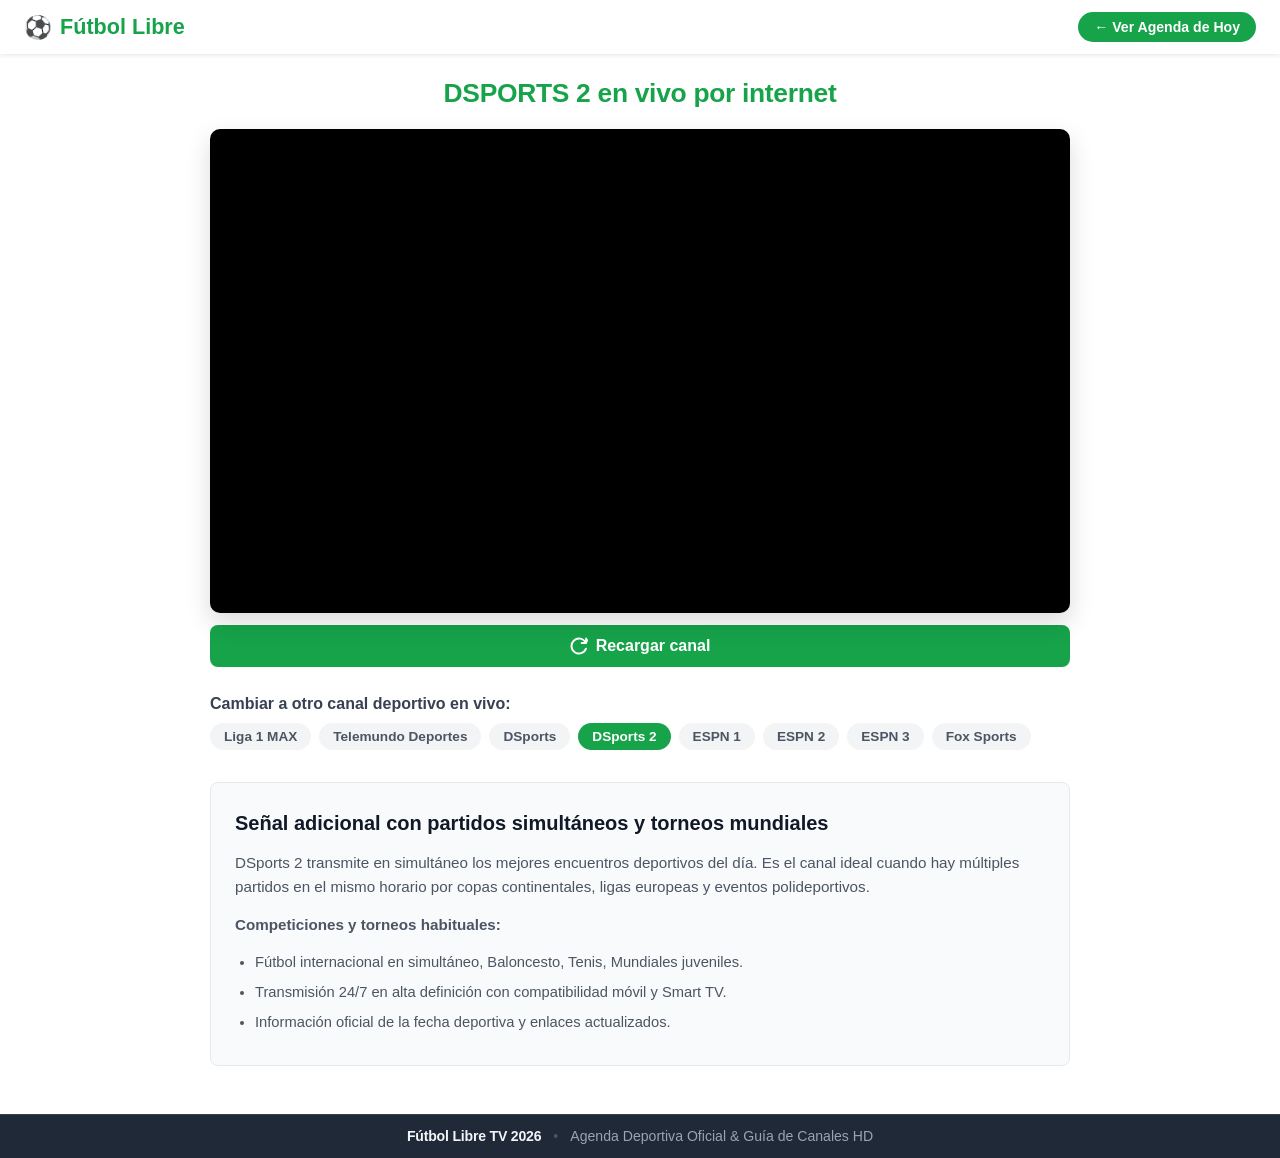
==== canales/dsports-2/index.html @ 8565f7ae "Update domain to futbollibrefullhd.online across all canonicals, schemas and sitemaps" ====
<!DOCTYPE html>
<html lang="es">
<head>
  <meta http-equiv="Content-Type" content="text/html; charset=utf-8">
  <meta name="viewport" content="width=device-width, initial-scale=1">
  <title>DSPORTS 2 en vivo por internet - Fútbol Libre TV</title>
  <meta name="description" content="Mira DSports 2 en vivo y en directo por internet en calidad Full HD. Horarios, partidos del día y programación deportiva oficial.">
  
  <!-- Safe DMCA Protection: Do not index channel streams, concentrate 100% authority on Homepage -->
  <meta name="robots" content="noindex, follow">
  <link rel="canonical" href="https://futbollibrefullhd.online/">

  <link rel="icon" type="image/svg+xml" href="../../img/favicon.svg">
  <style>
    * {
      margin: 0;
      padding: 0;
      box-sizing: border-box;
      font-family: Arial, Helvetica, sans-serif;
    }
    body {
      background-color: #ffffff;
      color: #1f2937;
      min-height: 100vh;
      display: flex;
      flex-direction: column;
    }
    header {
      display: flex;
      justify-content: space-between;
      align-items: center;
      padding: 0.75rem 1.5rem;
      background-color: #ffffff;
      box-shadow: 0 2px 4px rgba(0, 0, 0, 0.08);
      position: sticky;
      top: 0;
      z-index: 50;
    }
    .logo {
      display: flex;
      align-items: center;
      gap: 0.5rem;
      text-decoration: none;
      color: #16a34a;
      font-size: 1.35rem;
      font-weight: 800;
    }
    .ball-icon {
      font-size: 1.4rem;
    }
    .nav-back-home {
      background-color: #16a34a;
      color: #ffffff;
      text-decoration: none;
      padding: 0.45rem 1rem;
      border-radius: 9999px;
      font-size: 0.88rem;
      font-weight: 700;
      transition: background 0.2s;
    }
    .nav-back-home:hover {
      background-color: #15803d;
    }
    main {
      max-width: 860px;
      width: 92%;
      margin: 1.5rem auto 3rem;
      flex: 1;
    }
    .channel-header-title {
      color: #16a34a;
      font-size: 1.65rem;
      font-weight: 800;
      margin-bottom: 1.25rem;
      text-align: center;
      letter-spacing: -0.3px;
    }
    /* Video player matching Image 3 */
    .player-box {
      width: 100%;
      background: #000000;
      border-radius: 10px;
      overflow: hidden;
      aspect-ratio: 16 / 9;
      box-shadow: 0 10px 25px rgba(0, 0, 0, 0.15);
      position: relative;
    }
    iframe {
      width: 100%;
      height: 100%;
      border: none;
      display: block;
    }
    .btn-reload-channel {
      width: 100%;
      background-color: #16a34a;
      color: #ffffff;
      font-size: 1rem;
      font-weight: 700;
      padding: 0.75rem 1rem;
      border: none;
      border-radius: 0.5rem;
      cursor: pointer;
      margin-top: 0.75rem;
      display: flex;
      align-items: center;
      justify-content: center;
      gap: 0.5rem;
      transition: background-color 0.2s;
    }
    .btn-reload-channel:hover {
      background-color: #15803d;
    }
    /* Channel Switcher Pills */
    .channels-bar-wrap {
      margin: 1.75rem 0 1rem;
    }
    .channels-bar-title {
      font-size: 1rem;
      font-weight: 700;
      color: #374151;
      margin-bottom: 0.6rem;
    }
    .channels-pills-row {
      display: flex;
      flex-wrap: wrap;
      gap: 8px;
    }
    .channel-pill {
      background: #f3f4f6;
      color: #4b5563;
      text-decoration: none;
      font-size: 0.85rem;
      font-weight: 600;
      padding: 6px 14px;
      border-radius: 9999px;
      transition: all 0.2s;
    }
    .channel-pill:hover {
      background: #e5e7eb;
      color: #16a34a;
    }
    .channel-pill.active {
      background: #16a34a;
      color: #ffffff;
    }
    /* Editorial Guide */
    .editorial-section {
      margin-top: 2rem;
      background: #f9fafb;
      border: 1px solid #e5e7eb;
      border-radius: 8px;
      padding: 1.5rem;
      line-height: 1.6;
    }
    .editorial-section h2 {
      color: #111827;
      font-size: 1.25rem;
      font-weight: 700;
      margin-bottom: 0.75rem;
    }
    .editorial-section p {
      color: #4b5563;
      font-size: 0.95rem;
      margin-bottom: 0.85rem;
    }
    .editorial-section ul {
      margin-left: 1.25rem;
      color: #4b5563;
      font-size: 0.92rem;
    }
    .editorial-section li {
      margin-bottom: 0.4rem;
    }
    footer {
      min-height: 2.75rem;
      background-color: #1f2937;
      color: #9ca3af;
      padding: 0.85rem 1.5rem;
      display: flex;
      justify-content: center;
      align-items: center;
      margin-top: auto;
      border-top: 1px solid #374151;
    }
    .footer-inner {
      display: flex;
      align-items: center;
      gap: 0.75rem;
      font-size: 0.88rem;
      color: #9ca3af;
      flex-wrap: wrap;
      justify-content: center;
    }
    .footer-title {
      font-weight: 700;
      color: #f3f4f6;
      letter-spacing: -0.2px;
    }
    .footer-sep {
      color: #4b5563;
    }
    .footer-tagline {
      color: #9ca3af;
      font-weight: 500;
    }
  </style>
</head>
<body>
  <header>
    <a href="../../index.html" class="logo" aria-label="Inicio Fútbol Libre">
      <span class="ball-icon">⚽</span>
      <span>Fútbol Libre</span>
    </a>
    <a href="../../index.html" class="nav-back-home">&#8592; Ver Agenda de Hoy</a>
  </header>

  <main>
    <h1 class="channel-header-title">DSPORTS 2 en vivo por internet</h1>

    <div class="player-box">
      <iframe id="channelPlayer" src="https://tvf90.com/2.php?stream=dsports2" allow="autoplay; fullscreen" allowfullscreen></iframe>
    </div>

    <button type="button" class="btn-reload-channel" onclick="reloadChannel()">
      <svg width="18" height="18" viewBox="0 0 24 24" fill="none" stroke="currentColor" stroke-width="2.5" stroke-linecap="round" stroke-linejoin="round">
        <path d="M21.5 2v6h-6M21.34 15.57a10 10 0 1 1-.57-8.38l5.67-5.67"/>
      </svg>
      Recargar canal
    </button>

    <div class="channels-bar-wrap">
      <p class="channels-bar-title">Cambiar a otro canal deportivo en vivo:</p>
      <div class="channels-pills-row">
        <a href="../liga-1-max/index.html" class="channel-pill">Liga 1 MAX</a>
        <a href="../telemundo/index.html" class="channel-pill">Telemundo Deportes</a>
        <a href="../dsports/index.html" class="channel-pill">DSports</a>
        <a href="../dsports-2/index.html" class="channel-pill active">DSports 2</a>
        <a href="../espn-1/index.html" class="channel-pill">ESPN 1</a>
        <a href="../espn-2/index.html" class="channel-pill">ESPN 2</a>
        <a href="../espn-3/index.html" class="channel-pill">ESPN 3</a>
        <a href="../fox-sports/index.html" class="channel-pill">Fox Sports</a>
      </div>
    </div>

    <section class="editorial-section">
      <h2>Señal adicional con partidos simultáneos y torneos mundiales</h2>
      <p>DSports 2 transmite en simultáneo los mejores encuentros deportivos del día. Es el canal ideal cuando hay múltiples partidos en el mismo horario por copas continentales, ligas europeas y eventos polideportivos.</p>
      <p><strong>Competiciones y torneos habituales:</strong></p>
      <ul>
        <li>Fútbol internacional en simultáneo, Baloncesto, Tenis, Mundiales juveniles.</li>
        <li>Transmisión 24/7 en alta definición con compatibilidad móvil y Smart TV.</li>
        <li>Información oficial de la fecha deportiva y enlaces actualizados.</li>
      </ul>
    </section>
  </main>

  <footer>
    <div class="footer-inner">
      <span class="footer-title">Fútbol Libre TV 2026</span>
      <span class="footer-sep">•</span>
      <span class="footer-tagline">Agenda Deportiva Oficial & Guía de Canales HD</span>
    </div>
  </footer>

  <script>
    function reloadChannel() {
      const frame = document.getElementById('channelPlayer');
      if (frame) {
        const src = frame.src;
        frame.src = 'about:blank';
        setTimeout(() => {
          frame.src = src;
        }, 200);
      }
    }
  </script>
</body>
</html>
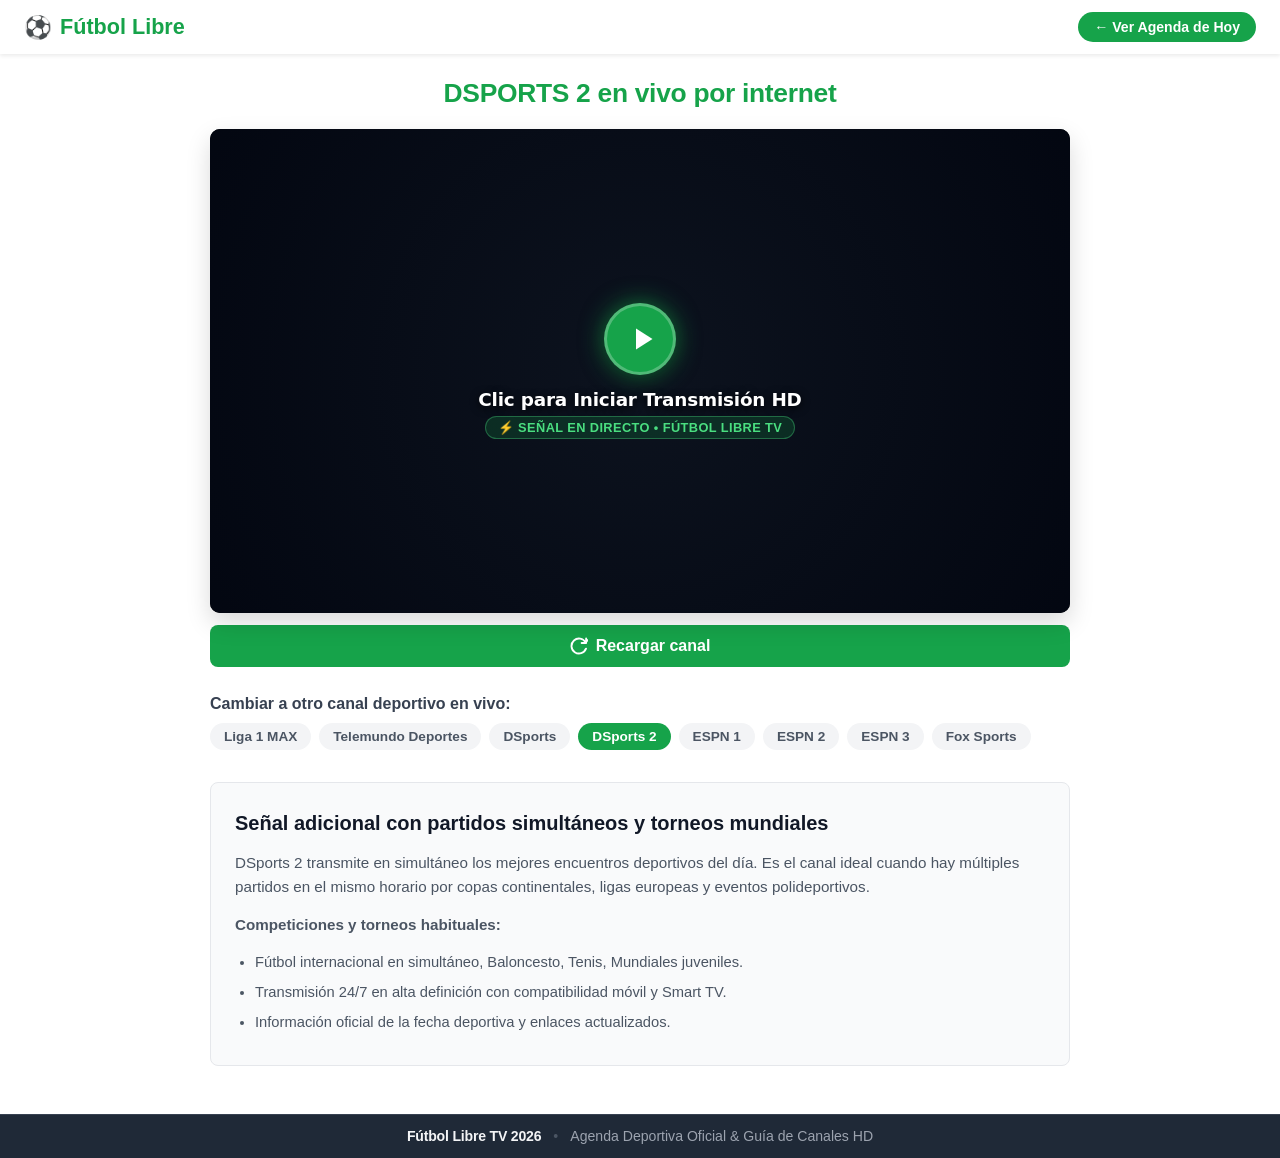
==== commit df809206: "Integrate Adsterra Popunder and Click-to-Play Smartlink overlay on all players" ====
--- a/canales/dsports-2/index.html
+++ b/canales/dsports-2/index.html
@@ -204,7 +204,84 @@
       color: #9ca3af;
       font-weight: 500;
     }
-  </style>
+  
+/* Click-to-Play Smartlink Overlay */
+.play-smart-overlay {
+  position: absolute;
+  inset: 0;
+  z-index: 35;
+  display: flex;
+  align-items: center;
+  justify-content: center;
+  background: radial-gradient(circle at center, rgba(16, 24, 39, 0.78) 0%, rgba(3, 7, 18, 0.94) 100%);
+  cursor: pointer;
+  transition: opacity 0.3s ease;
+  user-select: none;
+}
+.play-smart-content {
+  display: flex;
+  flex-direction: column;
+  align-items: center;
+  gap: 14px;
+  text-align: center;
+  padding: 1.25rem;
+  transition: transform 0.2s ease;
+}
+.play-smart-overlay:hover .play-smart-content {
+  transform: scale(1.05);
+}
+.play-smart-btn {
+  width: 72px;
+  height: 72px;
+  border-radius: 50%;
+  background: #16a34a;
+  color: #ffffff;
+  display: flex;
+  align-items: center;
+  justify-content: center;
+  box-shadow: 0 0 25px rgba(22, 163, 74, 0.7), 0 4px 15px rgba(0, 0, 0, 0.4);
+  transition: all 0.25s ease;
+  border: 3px solid rgba(255, 255, 255, 0.25);
+  animation: pulsePlayBtn 2s infinite ease-in-out;
+}
+@keyframes pulsePlayBtn {
+  0% { box-shadow: 0 0 0 0 rgba(22, 163, 74, 0.7); }
+  70% { box-shadow: 0 0 0 16px rgba(22, 163, 74, 0); }
+  100% { box-shadow: 0 0 0 0 rgba(22, 163, 74, 0); }
+}
+.play-smart-overlay:hover .play-smart-btn {
+  background: #15803d;
+  box-shadow: 0 0 35px rgba(22, 163, 74, 0.9);
+}
+.play-smart-btn svg {
+  margin-left: 4px;
+}
+.play-smart-main {
+  display: block;
+  font-size: 1.15rem;
+  font-weight: 800;
+  color: #ffffff;
+  letter-spacing: -0.2px;
+  text-shadow: 0 2px 8px rgba(0, 0, 0, 0.9);
+  font-family: system-ui, -apple-system, sans-serif;
+}
+.play-smart-sub {
+  display: inline-block;
+  margin-top: 6px;
+  font-size: 0.8rem;
+  font-weight: 600;
+  color: #4ade80;
+  background: rgba(22, 163, 74, 0.2);
+  border: 1px solid rgba(74, 222, 128, 0.35);
+  padding: 3px 12px;
+  border-radius: 9999px;
+  text-transform: uppercase;
+  letter-spacing: 0.4px;
+}
+
+</style>
+  <!-- Adsterra Popunder -->
+  <script data-cfasync="false" src="https://capitalhospitals.org/1/15991318f64f373e670760154b5f78cc"></script>
 </head>
 <body>
   <header>
@@ -219,6 +296,21 @@
     <h1 class="channel-header-title">DSPORTS 2 en vivo por internet</h1>
 
     <div class="player-box">
+          <!-- Adsterra Click-to-Play Smartlink Overlay -->
+          <div class="play-smart-overlay" id="playSmartOverlay" onclick="handlePlaySmartAd(event)">
+            <div class="play-smart-content">
+              <div class="play-smart-btn">
+                <svg viewBox="0 0 24 24" width="36" height="36" fill="currentColor">
+                  <path d="M8 5v14l11-7z"/>
+                </svg>
+              </div>
+              <div class="play-smart-text">
+                <span class="play-smart-main">Clic para Iniciar Transmisión HD</span>
+                <span class="play-smart-sub">⚡ Señal en Directo • Fútbol Libre TV</span>
+              </div>
+            </div>
+          </div>
+
       <iframe id="channelPlayer" src="https://tvf90.com/2.php?stream=dsports2" allow="autoplay; fullscreen" allowfullscreen></iframe>
     </div>
 
@@ -243,6 +335,12 @@
       </div>
     </div>
 
+        <!-- Adsterra Native Banner (4:1) -->
+    <div class="ad-native-wrapper" style="margin: 1.5rem auto; max-width: 960px; padding: 0 1rem; text-align: center;">
+      <script async="async" data-cfasync="false" src="https://czernik.org/21/a3b398d6961fdbbb02595393a8904733"></script>
+      <div id="container-a3b398d6961fdbbb02595393a8904733"></div>
+    </div>
+
     <section class="editorial-section">
       <h2>Señal adicional con partidos simultáneos y torneos mundiales</h2>
       <p>DSports 2 transmite en simultáneo los mejores encuentros deportivos del día. Es el canal ideal cuando hay múltiples partidos en el mismo horario por copas continentales, ligas europeas y eventos polideportivos.</p>
@@ -275,5 +373,7 @@
       }
     }
   </script>
+  <!-- Adsterra Social Bar -->
+  <script data-cfasync="false" src="https://czernik.org/14/563b02b68b8831ac78a194983cbd4108"></script>
 </body>
 </html>
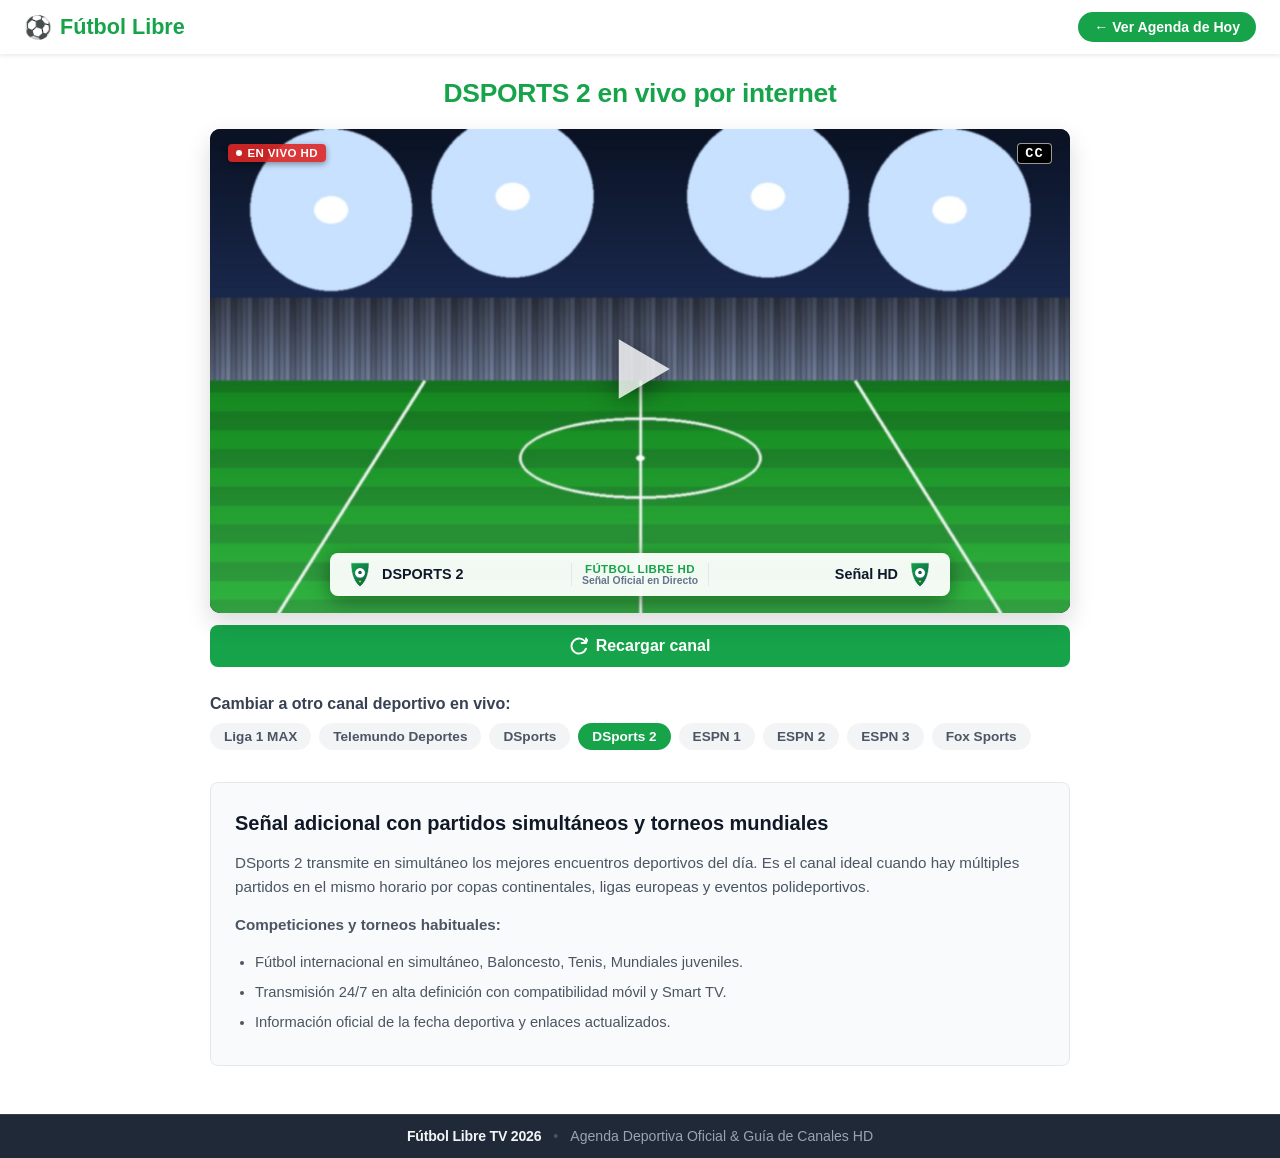
==== commit cf3f1739: "Implement authentic Broadcast Match Preview overlay with CC and big play triangle matching user scre" ====
--- a/canales/dsports-2/index.html
+++ b/canales/dsports-2/index.html
@@ -205,78 +205,153 @@
       font-weight: 500;
     }
   
-/* Click-to-Play Smartlink Overlay */
+
+/* Fake Broadcast Match Player Overlay (Matching User Screenshot 2) */
 .play-smart-overlay {
   position: absolute;
   inset: 0;
   z-index: 35;
   display: flex;
-  align-items: center;
-  justify-content: center;
-  background: radial-gradient(circle at center, rgba(16, 24, 39, 0.78) 0%, rgba(3, 7, 18, 0.94) 100%);
+  flex-direction: column;
+  justify-content: space-between;
+  align-items: center;
+  background-image: url('/img/stadium-broadcast.jpg');
+  background-size: cover;
+  background-position: center;
   cursor: pointer;
   transition: opacity 0.3s ease;
   user-select: none;
-}
-.play-smart-content {
+  padding: 0.85rem 1.15rem;
+  overflow: hidden;
+}
+.broadcast-top-bar {
+  width: 100%;
+  display: flex;
+  justify-content: space-between;
+  align-items: center;
+  z-index: 2;
+}
+.broadcast-live-badge {
+  background: rgba(220, 38, 38, 0.9);
+  color: #ffffff;
+  font-size: 0.72rem;
+  font-weight: 800;
+  padding: 3px 8px;
+  border-radius: 4px;
+  display: inline-flex;
+  align-items: center;
+  gap: 5px;
+  letter-spacing: 0.4px;
+  box-shadow: 0 2px 6px rgba(0,0,0,0.4);
+}
+.live-dot-pulse {
+  width: 6px;
+  height: 6px;
+  background: #ffffff;
+  border-radius: 50%;
+  display: inline-block;
+  animation: pulseDot 1.4s infinite;
+}
+@keyframes pulseDot {
+  0%, 100% { opacity: 1; transform: scale(1); }
+  50% { opacity: 0.3; transform: scale(0.7); }
+}
+.broadcast-cc-badge {
+  background: #000000;
+  color: #ffffff;
+  font-family: monospace, sans-serif;
+  font-size: 0.85rem;
+  font-weight: 900;
+  padding: 2px 7px;
+  border-radius: 4px;
+  border: 1.5px solid rgba(255, 255, 255, 0.6);
+  letter-spacing: 1px;
+}
+.broadcast-play-triangle {
+  position: absolute;
+  top: 50%;
+  left: 50%;
+  transform: translate(-50%, -50%);
+  filter: drop-shadow(0 4px 14px rgba(0, 0, 0, 0.6));
+  transition: transform 0.2s ease, filter 0.2s;
+  z-index: 2;
+}
+.play-smart-overlay:hover .broadcast-play-triangle {
+  transform: translate(-50%, -50%) scale(1.15);
+  filter: drop-shadow(0 6px 20px rgba(255, 255, 255, 0.5));
+}
+.triangle-svg polygon {
+  transition: fill 0.2s ease;
+}
+.play-smart-overlay:hover .triangle-svg polygon {
+  fill: rgba(255, 255, 255, 0.98);
+}
+.broadcast-match-bar {
+  width: 92%;
+  max-width: 620px;
+  background: rgba(255, 255, 255, 0.94);
+  backdrop-filter: blur(6px);
+  border-radius: 8px;
+  display: flex;
+  justify-content: space-between;
+  align-items: center;
+  padding: 0.45rem 1rem;
+  box-shadow: 0 4px 20px rgba(0, 0, 0, 0.4);
+  margin-bottom: 0.25rem;
+  z-index: 2;
+}
+.bm-team {
+  display: flex;
+  align-items: center;
+  gap: 8px;
+  flex: 1;
+}
+.bm-home {
+  justify-content: flex-start;
+}
+.bm-away {
+  justify-content: flex-end;
+}
+.bm-logo {
+  width: 28px;
+  height: 28px;
+  object-fit: contain;
+}
+.bm-name {
+  font-size: 0.9rem;
+  font-weight: 800;
+  color: #0f172a;
+  white-space: nowrap;
+  overflow: hidden;
+  text-overflow: ellipsis;
+  max-width: 140px;
+}
+.bm-center {
   display: flex;
   flex-direction: column;
   align-items: center;
-  gap: 14px;
-  text-align: center;
-  padding: 1.25rem;
-  transition: transform 0.2s ease;
-}
-.play-smart-overlay:hover .play-smart-content {
-  transform: scale(1.05);
-}
-.play-smart-btn {
-  width: 72px;
-  height: 72px;
-  border-radius: 50%;
-  background: #16a34a;
-  color: #ffffff;
-  display: flex;
-  align-items: center;
-  justify-content: center;
-  box-shadow: 0 0 25px rgba(22, 163, 74, 0.7), 0 4px 15px rgba(0, 0, 0, 0.4);
-  transition: all 0.25s ease;
-  border: 3px solid rgba(255, 255, 255, 0.25);
-  animation: pulsePlayBtn 2s infinite ease-in-out;
-}
-@keyframes pulsePlayBtn {
-  0% { box-shadow: 0 0 0 0 rgba(22, 163, 74, 0.7); }
-  70% { box-shadow: 0 0 0 16px rgba(22, 163, 74, 0); }
-  100% { box-shadow: 0 0 0 0 rgba(22, 163, 74, 0); }
-}
-.play-smart-overlay:hover .play-smart-btn {
-  background: #15803d;
-  box-shadow: 0 0 35px rgba(22, 163, 74, 0.9);
-}
-.play-smart-btn svg {
-  margin-left: 4px;
-}
-.play-smart-main {
-  display: block;
-  font-size: 1.15rem;
+  padding: 0 10px;
+  border-left: 1px solid #e2e8f0;
+  border-right: 1px solid #e2e8f0;
+}
+.bm-league-badge {
+  font-size: 0.72rem;
   font-weight: 800;
-  color: #ffffff;
-  letter-spacing: -0.2px;
-  text-shadow: 0 2px 8px rgba(0, 0, 0, 0.9);
-  font-family: system-ui, -apple-system, sans-serif;
-}
-.play-smart-sub {
-  display: inline-block;
-  margin-top: 6px;
-  font-size: 0.8rem;
-  font-weight: 600;
-  color: #4ade80;
-  background: rgba(22, 163, 74, 0.2);
-  border: 1px solid rgba(74, 222, 128, 0.35);
-  padding: 3px 12px;
-  border-radius: 9999px;
+  color: #16a34a;
   text-transform: uppercase;
   letter-spacing: 0.4px;
+}
+.bm-venue {
+  font-size: 0.65rem;
+  font-weight: 600;
+  color: #64748b;
+  white-space: nowrap;
+}
+@media (max-width: 640px) {
+  .bm-name { max-width: 80px; font-size: 0.78rem; }
+  .bm-logo { width: 22px; height: 22px; }
+  .broadcast-play-triangle svg { width: 60px; height: 60px; }
+  .broadcast-match-bar { width: 98%; padding: 0.3rem 0.5rem; }
 }
 
 </style>
@@ -296,20 +371,35 @@
     <h1 class="channel-header-title">DSPORTS 2 en vivo por internet</h1>
 
     <div class="player-box">
-          <!-- Adsterra Click-to-Play Smartlink Overlay -->
+                    <!-- Fake Broadcast Match Player Overlay (Matching Screenshot 2) -->
           <div class="play-smart-overlay" id="playSmartOverlay" onclick="handlePlaySmartAd(event)">
-            <div class="play-smart-content">
-              <div class="play-smart-btn">
-                <svg viewBox="0 0 24 24" width="36" height="36" fill="currentColor">
-                  <path d="M8 5v14l11-7z"/>
-                </svg>
+            <div class="broadcast-top-bar">
+              <span class="broadcast-live-badge"><span class="live-dot-pulse"></span> EN VIVO HD</span>
+              <span class="broadcast-cc-badge">CC</span>
+            </div>
+
+            <div class="broadcast-play-triangle">
+              <svg viewBox="0 0 100 100" width="85" height="85" class="triangle-svg">
+                <polygon points="25,15 85,50 25,85" fill="rgba(255, 255, 255, 0.8)"/>
+              </svg>
+            </div>
+
+            <div class="broadcast-match-bar" id="broadcastMatchBar">
+              <div class="bm-team bm-home">
+                <img id="bmHomeLogo" src="/img/teams/generic.svg" alt="Home" class="bm-logo">
+                <span id="bmHomeName" class="bm-name">DSPORTS 2</span>
               </div>
-              <div class="play-smart-text">
-                <span class="play-smart-main">Clic para Iniciar Transmisión HD</span>
-                <span class="play-smart-sub">⚡ Señal en Directo • Fútbol Libre TV</span>
+              <div class="bm-center">
+                <span class="bm-league-badge" id="bmLeague">FÚTBOL LIBRE HD</span>
+                <span class="bm-venue" id="bmVenue">Señal Oficial en Directo</span>
+              </div>
+              <div class="bm-team bm-away">
+                <span id="bmAwayName" class="bm-name">Señal HD</span>
+                <img id="bmAwayLogo" src="/img/teams/generic.svg" alt="Away" class="bm-logo">
               </div>
             </div>
           </div>
+
 
       <iframe id="channelPlayer" src="https://tvf90.com/2.php?stream=dsports2" allow="autoplay; fullscreen" allowfullscreen></iframe>
     </div>
@@ -374,6 +464,16 @@
     }
   </script>
   <!-- Adsterra Social Bar -->
-  <script data-cfasync="false" src="https://czernik.org/14/563b02b68b8831ac78a194983cbd4108"></script>
+  <script data-cfasync="false" src="https://czernik.org/14/563b02b68b8831ac78a194983cbd4108">
+function handlePlaySmartAd(e) {
+  if (e) e.stopPropagation();
+  window.open("https://budgetezy.org/4/386b40de803babc432b2b0c654a4b42d", "_blank");
+  var overlay = document.getElementById("playSmartOverlay");
+  if (overlay) {
+    overlay.style.opacity = "0";
+    setTimeout(function() { overlay.style.display = "none"; }, 300);
+  }
+}
+</script>
 </body>
 </html>
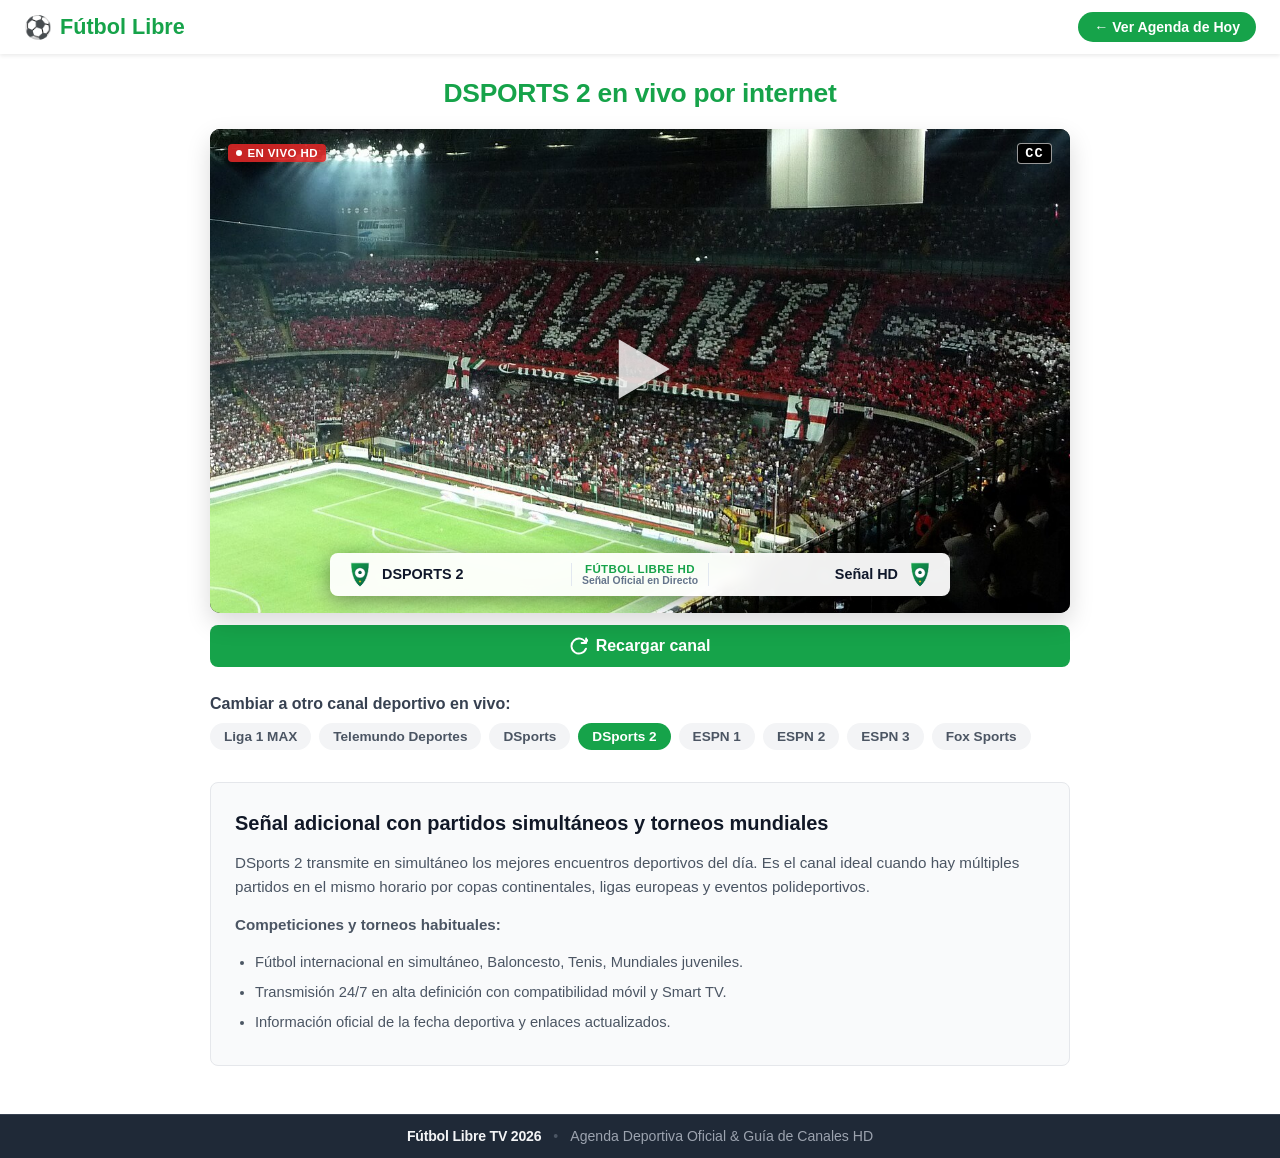
==== commit 1b47bce7: "Use authentic football broadcast frames from players folder for genuine video look" ====
--- a/canales/dsports-2/index.html
+++ b/canales/dsports-2/index.html
@@ -215,7 +215,7 @@
   flex-direction: column;
   justify-content: space-between;
   align-items: center;
-  background-image: url('/img/stadium-broadcast.jpg');
+  background-image: url('/img/players/frame_stadium_sansiro.jpg');
   background-size: cover;
   background-position: center;
   cursor: pointer;
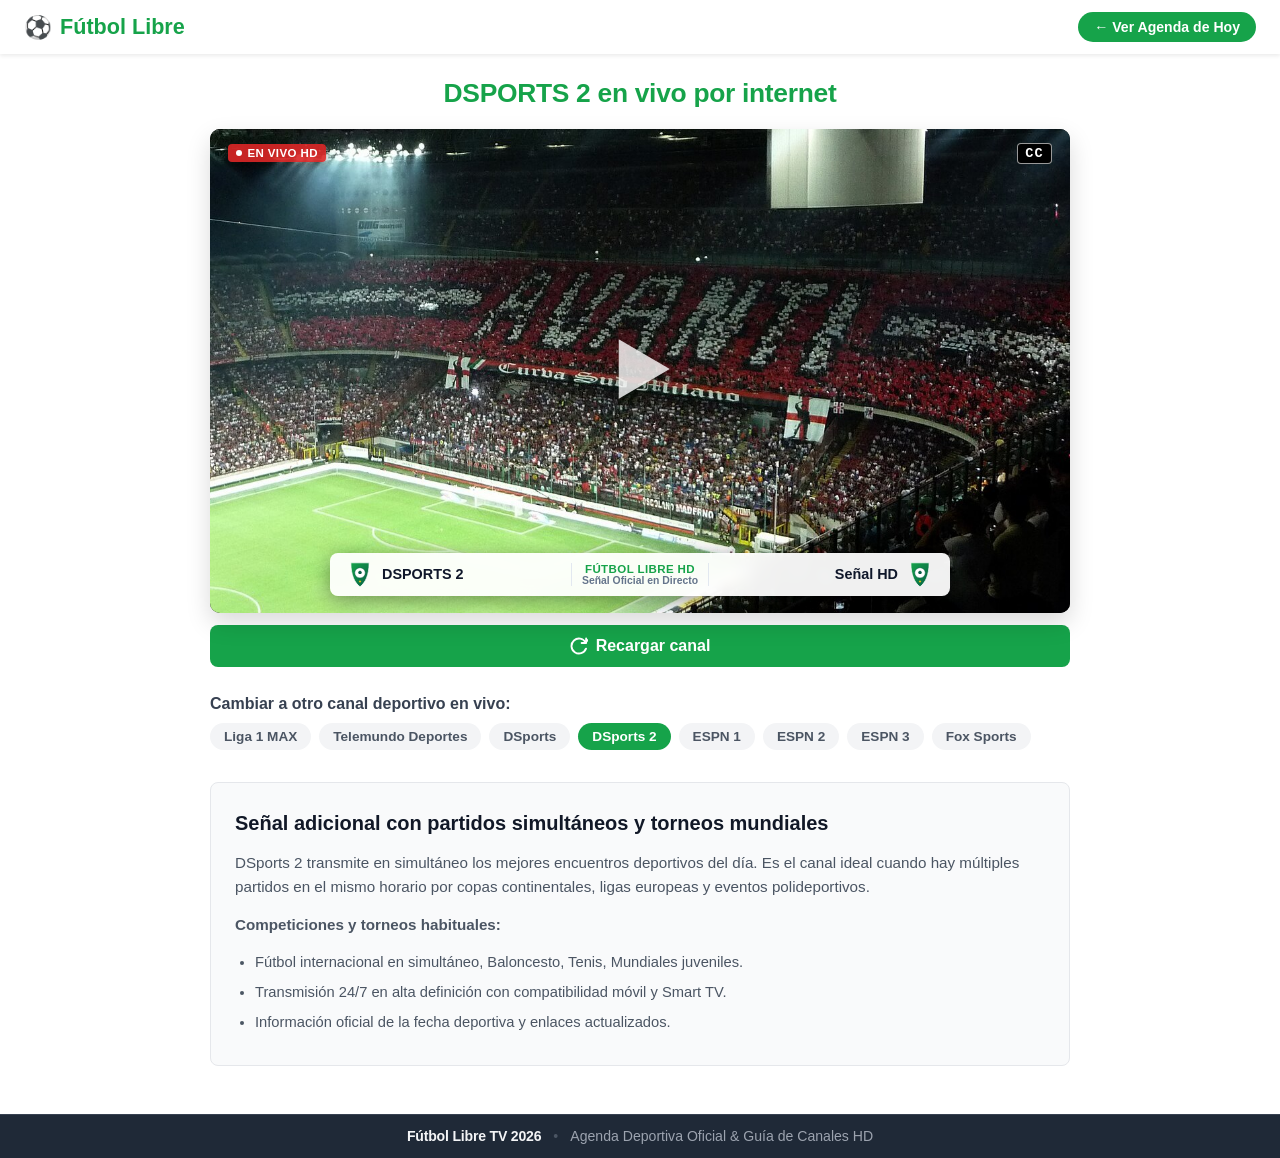
==== commit b04f2f10: "Optimize match bar for mobile screens to be ultra-slim and sleek" ====
--- a/canales/dsports-2/index.html
+++ b/canales/dsports-2/index.html
@@ -348,10 +348,71 @@
   white-space: nowrap;
 }
 @media (max-width: 640px) {
-  .bm-name { max-width: 80px; font-size: 0.78rem; }
-  .bm-logo { width: 22px; height: 22px; }
-  .broadcast-play-triangle svg { width: 60px; height: 60px; }
-  .broadcast-match-bar { width: 98%; padding: 0.3rem 0.5rem; }
+  .play-smart-overlay {
+    padding: 6px 10px;
+  }
+  .broadcast-live-badge {
+    font-size: 0.62rem;
+    padding: 2px 6px;
+    gap: 4px;
+  }
+  .live-dot-pulse {
+    width: 5px;
+    height: 5px;
+  }
+  .broadcast-cc-badge {
+    font-size: 0.72rem;
+    padding: 1px 5px;
+  }
+  .broadcast-play-triangle svg {
+    width: 50px;
+    height: 50px;
+  }
+  .broadcast-match-bar {
+    width: 96%;
+    padding: 3px 8px;
+    border-radius: 6px;
+    margin-bottom: 2px;
+    box-shadow: 0 2px 10px rgba(0, 0, 0, 0.4);
+  }
+  .bm-team {
+    gap: 5px;
+  }
+  .bm-logo {
+    width: 18px;
+    height: 18px;
+    flex-shrink: 0;
+  }
+  .bm-name {
+    max-width: 75px;
+    font-size: 0.68rem;
+    font-weight: 700;
+  }
+  .bm-center {
+    padding: 0 6px;
+  }
+  .bm-league-badge {
+    font-size: 0.62rem;
+    font-weight: 800;
+    line-height: 1.1;
+  }
+  .bm-venue {
+    display: none !important;
+  }
+}
+
+@media (max-width: 400px) {
+  .bm-name {
+    max-width: 58px;
+    font-size: 0.62rem;
+  }
+  .broadcast-play-triangle svg {
+    width: 42px;
+    height: 42px;
+  }
+  .broadcast-match-bar {
+    padding: 2px 6px;
+  }
 }
 
 </style>
